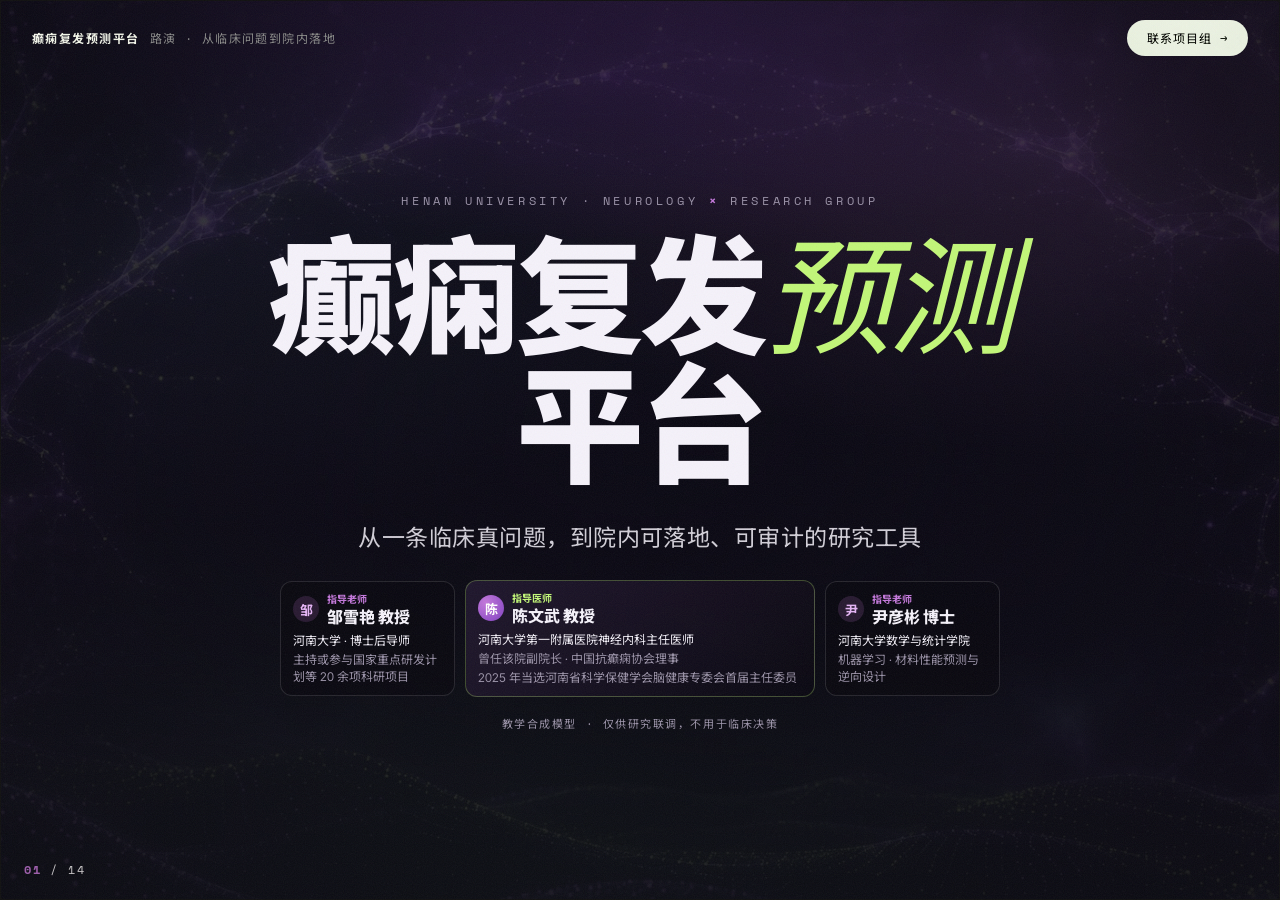
==== roadshow/index.html @ 28909362 "Package epilepsy platform, roadshow, models and documentation" ====
<!DOCTYPE html>
<html lang="zh-CN">
<head>
<meta charset="UTF-8">
<meta name="viewport" content="width=device-width, initial-scale=1.0">
<title>癫痫复发预测平台 · 路演</title>
<link rel="preconnect" href="https://fonts.googleapis.com">
<link rel="preconnect" href="https://fonts.gstatic.com" crossorigin>
<link href="https://fonts.googleapis.com/css2?family=Inter+Tight:ital,wght@0,400;0,600;0,800;0,900;1,400&family=Instrument+Serif:ital@0;1&family=Noto+Sans+SC:wght@400;500;700;900&family=Space+Mono:wght@400;700&display=swap" rel="stylesheet">
<style>
  :root{
    --bg:#0a0810; --ink:#f5f2fa; --dim:#9b93a8; --line:rgba(255,255,255,.12);
    --violet:#c478db; --violet-deep:#8040c1; --lilac:#998ad7;
    --ice:#afeeff; --lime:#c2f778; --moss:#8fd694;
    --font-main:"Inter Tight","Noto Sans SC","Microsoft YaHei",sans-serif;
    --font-serif:"Instrument Serif","Noto Sans SC",serif;
    --font-mono:"Space Mono","Noto Sans SC",monospace;
  }
  *{margin:0;padding:0;box-sizing:border-box}
  html,body{height:100%}
  html{scrollbar-width:none} body::-webkit-scrollbar{display:none}
  body{background:var(--bg);color:var(--ink);font-family:var(--font-main);overflow:hidden}
  .mono{font-family:var(--font-mono)}

  /* ---------- deck paging ---------- */
  #deck{position:relative;isolation:isolate;height:100vh;overflow-y:scroll;scroll-snap-type:y mandatory;scroll-behavior:smooth;scrollbar-width:none}
  #deck::-webkit-scrollbar{display:none}
  .slide{position:relative;min-height:100vh;scroll-snap-align:start;scroll-snap-stop:always;
    display:flex;flex-direction:column;justify-content:center;overflow:hidden;padding:96px 6vw 72px}
  .slide::before{content:"";position:absolute;inset:0;z-index:-4;pointer-events:none;background:
    radial-gradient(85% 55% at 50% -6%,rgba(128,64,193,.32),transparent 60%),
    radial-gradient(60% 45% at 88% 14%,rgba(196,120,219,.16),transparent 62%),
    radial-gradient(70% 50% at 8% 88%,rgba(46,90,55,.22),transparent 70%)}

  /* ---------- fixed chrome ---------- */
  .site-head{position:fixed;top:0;left:0;right:0;z-index:100;display:flex;justify-content:space-between;
    align-items:center;padding:20px 32px;mix-blend-mode:difference;pointer-events:none}
  .brand{font-family:var(--font-mono);font-size:12px;letter-spacing:.12em;color:#fff;text-decoration:none}
  .brand b{font-weight:700} .brand span{opacity:.55;margin-left:10px}
  .pill-btn{font-family:var(--font-mono);font-size:12px;letter-spacing:.08em;color:#0a0810;background:#fff;
    display:inline-flex;align-items:center;min-height:36px;padding:9px 20px;border-radius:999px;
    text-decoration:none;white-space:nowrap;pointer-events:auto}
  .pill-btn:focus-visible{outline:2px solid var(--violet);outline-offset:4px}
  .page-ind{position:fixed;left:24px;bottom:22px;z-index:120;font-family:var(--font-mono);font-size:12px;
    letter-spacing:.15em;color:var(--ink);opacity:.85;mix-blend-mode:difference}
  .page-ind b{color:var(--violet);font-weight:700}
  .grain{position:fixed;inset:-100px;z-index:150;pointer-events:none;opacity:.06;
    background-image:url("data:image/svg+xml,%3Csvg xmlns='http://www.w3.org/2000/svg' width='240' height='240'%3E%3Cfilter id='n'%3E%3CfeTurbulence type='fractalNoise' baseFrequency='0.9' numOctaves='2'/%3E%3C/filter%3E%3Crect width='100%25' height='100%25' filter='url(%23n)'/%3E%3C/svg%3E")}

  /* ---------- shared type ---------- */
  .kicker{font-family:var(--font-mono);font-size:12px;letter-spacing:.3em;color:var(--dim);margin-bottom:26px}
  .kicker b{color:var(--violet);font-weight:700}
  h2.big{font-size:clamp(2.4rem,6.4vw,5.4rem);font-weight:900;letter-spacing:-.03em;line-height:1.02}
  h2.big em{font-family:var(--font-serif);font-style:italic;font-weight:400;color:var(--violet);letter-spacing:0}
  .lead{margin-top:22px;font-size:clamp(1.05rem,1.7vw,1.4rem);line-height:1.75;color:var(--ink);max-width:40em}
  .lead .dim{color:var(--dim)} .lead b{color:var(--violet);font-weight:700}
  .note{margin-top:26px;font-size:11px;letter-spacing:.14em;color:var(--dim);font-family:var(--font-mono)}

  /* ---------- backgrounds ---------- */
  .bg-video {
    position: fixed;
    inset: 0;
    width: 100%;
    height: 100%;
    object-fit: cover;
    background: url('assets/arch-synapse-background.jpg') center / cover no-repeat;
    opacity: .55;
    pointer-events: none;
  }
  .shade{position:absolute;inset:0;z-index:-1;pointer-events:none}
  .shade.center{background:radial-gradient(ellipse at 50% 45%,rgba(10,8,16,.35),rgba(10,8,16,.82) 78%)}
  .shade.bottom{background:linear-gradient(to bottom,rgba(10,8,16,.55),rgba(10,8,16,.9))}
  .sky{position:absolute;inset:0;z-index:-3;background:
    radial-gradient(90% 60% at 50% -8%,rgba(128,64,193,.5),transparent 60%),
    radial-gradient(70% 50% at 82% 18%,rgba(196,120,219,.24),transparent 65%),
    radial-gradient(80% 55% at 12% 26%,rgba(73,111,133,.22),transparent 60%),
    radial-gradient(100% 60% at 50% 110%,rgba(32,61,39,.6),transparent 70%)}

  /* ---------- cover ---------- */
  .cover{align-items:center;text-align:center}
  .cover h1{font-size:clamp(2.8rem,10vw,8.4rem);font-weight:900;letter-spacing:-.03em;line-height:.98}
  .cover h1 em{font-family:var(--font-serif);font-style:italic;font-weight:400;color:var(--lime)}
  .cover .sub{margin-top:30px;font-size:clamp(1.05rem,1.8vw,1.5rem);color:var(--ink);opacity:.85;letter-spacing:.02em}
  .advisors {
    width: min(100%, 720px);
    margin-top: clamp(16px, 3vh, 30px);
    display: grid;
    grid-template-areas: "left clinical right";
    grid-template-columns: minmax(0, 1fr) minmax(0, 2fr) minmax(0, 1fr);
    gap: 10px;
    align-items: center;
    text-align: left;
  }
  .advisor-card {
    padding: 9px 12px;
    border: 1px solid var(--line);
    border-radius: 12px;
    background: rgba(10,8,16,.68);
  }
  .advisor-left { grid-area: left; }
  .advisor-right { grid-area: right; }
  .advisor-clinical {
    grid-area: clinical;
    border-color: rgba(194,247,120,.28);
    background: linear-gradient(135deg, rgba(35,25,49,.87), rgba(10,8,16,.72));
  }
  .advisor-head { display: flex; align-items: center; gap: 8px; margin-bottom: 6px; }
  .advisor-initial {
    flex: 0 0 26px;
    aspect-ratio: 1;
    display: grid;
    place-items: center;
    border-radius: 50%;
    background: rgba(196,120,219,.17);
    color: #e6b5f6;
    font-size: 13px;
    font-weight: 700;
  }
  .advisor-clinical .advisor-initial {
    background: radial-gradient(circle at 30% 30%, var(--violet), var(--violet-deep));
    color: #fff;
  }
  .advisor-role { display: block; color: var(--violet); font-size: 10px; font-weight: 700; }
  .advisor-clinical .advisor-role { color: var(--lime); }
  .advisor-name { margin-top: 2px; font-size: 16px; line-height: 1.2; font-weight: 800; }
  .advisor-credentials { display: grid; gap: 2px; list-style: none; color: var(--dim); font-size: 12px; line-height: 1.4; }
  .advisor-credentials li:first-child { color: var(--ink); }
  .cover > .note { margin-top: 18px; }
  @media (max-width: 640px) {
    .advisors {
      width: min(100%, 390px);
      grid-template-areas: "clinical clinical" "left right";
      grid-template-columns: repeat(2, minmax(0, 1fr));
      gap: 8px;
      align-items: stretch;
    }
    .advisor-card { padding: 8px 9px; }
    .advisor-head { gap: 6px; }
    .advisor-initial { flex-basis: 22px; }
    .advisor-name { font-size: 15px; }
  }

  /* ---------- stat cards ---------- */
  .grid3{display:grid;grid-template-columns:repeat(3,1fr);gap:22px;margin-top:44px}
  .grid2{display:grid;grid-template-columns:repeat(2,1fr);gap:22px;margin-top:44px}
  .grid4{display:grid;grid-template-columns:repeat(4,1fr);gap:18px;margin-top:44px}
  .card{background:rgba(16,12,24,.82);border:1px solid rgba(255,255,255,.09);border-radius:20px;
    padding:26px 28px;backdrop-filter:blur(8px)}
  .card .lbl{font-family:var(--font-mono);font-size:10px;letter-spacing:.18em;color:var(--violet)}
  .card .num{margin-top:14px;font-size:clamp(2.6rem,5vw,4.4rem);font-weight:900;letter-spacing:-.04em;line-height:1}
  .card .num small{font-family:var(--font-mono);font-size:.26em;font-weight:400;color:var(--dim);margin-left:.35em;letter-spacing:0}
  .card h3{margin-top:12px;font-size:19px;font-weight:800}
  .card p{margin-top:8px;font-size:13.5px;line-height:1.65;color:var(--dim)}
  .bar{margin-top:18px;height:6px;border-radius:99px;background:rgba(255,255,255,.08);overflow:hidden}
  .bar i{display:block;height:100%;width:var(--p);border-radius:inherit;
    background:linear-gradient(90deg,var(--violet-deep),var(--violet),var(--ice))}
  .bar.lime i{background:linear-gradient(90deg,var(--violet-deep),var(--moss),var(--lime))}

  /* ---------- compare bars (停药 vs 服药) ---------- */
  .cmp{margin-top:40px;display:grid;gap:26px;max-width:820px}
  .cmp-row .cmp-h{display:flex;justify-content:space-between;align-items:baseline;font-size:14px;color:var(--dim);margin-bottom:10px}
  .cmp-row .cmp-h b{color:var(--ink);font-weight:700;font-size:15px}
  .cmp-bar{height:34px;border-radius:10px;background:rgba(255,255,255,.05);position:relative;overflow:hidden;margin-bottom:8px}
  .cmp-bar span{position:absolute;inset:0 auto 0 0;border-radius:10px;display:flex;align-items:center;padding-left:14px;
    font-weight:800;font-size:14px;color:#12091b}
  .cmp-bar.off span{width:var(--w);background:linear-gradient(90deg,var(--violet-deep),var(--violet))}
  .cmp-bar.on span{width:var(--w);background:linear-gradient(90deg,#2c6a3a,var(--moss),var(--lime));color:#08140a}
  .cmp-legend{font-size:12px;color:var(--dim);font-family:var(--font-mono);letter-spacing:.08em}

  /* ---------- code / list card ---------- */
  .code-card{background:#0d0a16;border:1px solid rgba(196,120,219,.28);border-radius:16px;overflow:hidden;
    box-shadow:0 20px 60px rgba(0,0,0,.35)}
  .cc-head{display:flex;align-items:center;gap:8px;padding:12px 18px;border-bottom:1px solid rgba(255,255,255,.08);
    background:rgba(255,255,255,.03)}
  .cc-head i{width:10px;height:10px;border-radius:50%;background:rgba(255,255,255,.16)}
  .cc-head i:first-child{background:rgba(196,120,219,.6)}
  .cc-head span{margin-left:8px;font-family:var(--font-mono);font-size:11px;letter-spacing:.15em;color:var(--dim)}
  .cc-body{padding:20px 24px;font-family:var(--font-mono);font-size:13px;line-height:2;color:#ddd6ea}
  .cc-body b{color:var(--violet);font-weight:700} .cc-body .g{color:var(--lime)}

  /* ---------- mock UI (研究入口) ---------- */
  .mock{background:#0b0915;border:1px solid rgba(255,255,255,.1);border-radius:20px;overflow:hidden;
    box-shadow:0 30px 90px rgba(0,0,0,.5);margin-top:40px}
  .mock-top{display:flex;justify-content:space-between;align-items:center;padding:16px 22px;
    border-bottom:1px solid rgba(255,255,255,.08);background:rgba(255,255,255,.02)}
  .mock-top .mbrand{display:flex;gap:10px;align-items:center;font-size:13px;letter-spacing:.1em;font-weight:700}
  .mock-top .mbrand .mk{width:22px;height:22px;border:1px solid var(--violet);border-radius:50%;
    box-shadow:0 0 14px #bd83df55;position:relative}
  .mock-top .mbrand .mk::before{content:"";position:absolute;width:5px;height:5px;background:var(--lime);border-radius:50%;left:3px;top:7px;box-shadow:0 0 8px var(--lime)}
  .mock-top .mtitle{font-size:12px;color:var(--dim);font-family:var(--font-mono)}
  .scenes{display:grid;grid-template-columns:1.4fr 1fr 1fr;grid-template-rows:1fr 1fr;gap:12px;padding:18px}
  .scene{border:1px solid rgba(209,184,228,.2);border-radius:14px;padding:16px 18px;position:relative;
    background:linear-gradient(145deg,#241b34ca,#11101dbb);min-height:96px}
  .scene .st{font-size:10px;letter-spacing:.08em;color:#bdb3c9;border:1px solid rgba(214,191,225,.24);
    border-radius:99px;padding:3px 9px;background:rgba(255,255,255,.04)}
  .scene h4{margin-top:14px;font-size:18px;font-weight:800}
  .scene p{margin-top:5px;font-size:11px;color:#aaa2b8}
  .scene.active{grid-row:span 2;border-color:rgba(195,247,120,.6);background:linear-gradient(145deg,#2a2742e8,#121919e8)}
  .scene.active .st{color:var(--lime);border-color:rgba(194,247,120,.45);background:rgba(184,245,102,.08)}
  .scene.active h4{font-size:24px;margin-top:22px}
  .scene .cta{position:absolute;left:18px;bottom:16px;display:inline-flex;gap:8px}
  .scene .cta b{font-size:11px;padding:6px 12px;border-radius:99px;background:#ecf3e6;color:#11151a;font-weight:700}
  .scene .cta b.inv{background:rgba(186,123,219,.16);color:#f6ecff;border:1px solid rgba(211,163,235,.5);font-weight:500}

  /* ---------- roadmap ---------- */
  .road{display:grid;grid-template-columns:repeat(3,1fr);gap:22px;margin-top:44px}
  .road .ph{position:relative;padding:26px 24px;border-radius:18px;border:1px solid rgba(255,255,255,.1);
    background:rgba(16,12,24,.7)}
  .road .ph .pn{font-family:var(--font-serif);font-style:italic;font-size:2.4rem;color:rgba(196,120,219,.55);line-height:1}
  .road .ph h3{margin-top:10px;font-size:18px;font-weight:800}
  .road .ph p{margin-top:8px;font-size:13px;line-height:1.6;color:var(--dim)}
  .road .ph .tag{margin-top:14px;display:inline-block;font-family:var(--font-mono);font-size:10px;letter-spacing:.12em;
    color:var(--violet);border:1px solid rgba(196,120,219,.4);border-radius:99px;padding:4px 12px}

  /* ---------- chips ---------- */
  .chips{display:flex;flex-wrap:wrap;gap:10px;margin-top:30px}
  .chips span{font-size:13px;padding:7px 15px;border-radius:999px;background:rgba(255,255,255,.06);
    border:1px solid rgba(255,255,255,.12)}
  .chips span b{font-family:var(--font-mono);color:var(--violet);margin-left:8px}
  .study-grid{display:grid;grid-template-columns:1.15fr 1fr;gap:22px;margin-top:36px}
  .study-panel{padding:28px;border:1px solid rgba(255,255,255,.12);border-radius:20px;background:rgba(16,12,24,.84)}
  .study-panel .eyebrow{color:var(--violet);font:700 11px/1.5 var(--font-mono);letter-spacing:.18em}
  .study-panel h3{margin-top:10px;font-size:clamp(21px,2.3vw,30px)}
  .study-panel p{margin-top:10px;color:var(--dim);font-size:14px;line-height:1.65}
  .study-stats{display:flex;flex-wrap:wrap;gap:10px;margin-top:20px}
  .study-stats span{display:grid;gap:3px;min-width:110px;padding:11px 14px;border:1px solid var(--line);border-radius:12px;color:var(--dim);font-size:11px}
  .study-stats b{color:var(--lime);font-size:clamp(20px,2.4vw,29px);line-height:1.05}
  .highlight-grid{display:grid;grid-template-columns:repeat(3,minmax(0,1fr));gap:18px;margin-top:38px}
  .highlight-grid .card{padding:23px 24px}
  .highlight-grid .card .num{font-size:clamp(2rem,3.9vw,3.7rem)}
  .finding{margin-top:20px;padding:16px 20px;border-left:3px solid var(--lime);background:rgba(194,247,120,.06);color:var(--ink);font-size:14px;line-height:1.65}
  @media(max-width:800px){.study-grid{grid-template-columns:1fr}.highlight-grid{grid-template-columns:1fr 1fr}}
  @media(max-width:600px){.highlight-grid{grid-template-columns:1fr}.study-stats span{min-width:0;flex:1 1 90px}}

  /* ---------- marquee ---------- */
  .marquee{position:absolute;left:0;right:0;bottom:0;padding:14px 0;border-top:1px solid var(--line);
    overflow:hidden;white-space:nowrap;-webkit-mask-image:linear-gradient(90deg,transparent,#000 12%,#000 88%,transparent);
            mask-image:linear-gradient(90deg,transparent,#000 12%,#000 88%,transparent)}
  .marquee .track{display:inline-block;animation:scroll 26s linear infinite}
  .marquee span{font-size:clamp(1.4rem,3vw,2.4rem);font-weight:900;padding:0 2.4vw;color:transparent;
    -webkit-text-stroke:1.2px rgba(196,120,219,.5)}
  .marquee span.solid{color:var(--lilac);-webkit-text-stroke:0;font-family:var(--font-serif);font-style:italic;font-weight:400}
  @keyframes scroll{from{transform:translateX(0)}to{transform:translateX(-50%)}}

  /* ---------- quote / end ---------- */
  .quote{align-items:center;text-align:center}
  .quote .q{font-size:clamp(2rem,5.4vw,4.6rem);font-weight:900;line-height:1.28;letter-spacing:-.02em;max-width:16em}
  .quote .q em{font-family:var(--font-serif);font-style:italic;font-weight:400;color:var(--violet)}
  .team {
    display: grid;
    grid-template-columns: repeat(3, minmax(0, 1fr));
    align-items: baseline;
    gap: clamp(12px, 2.5vw, 36px);
    width: min(100%, 370px);
    margin-top: 48px;
    list-style: none;
    font-size: clamp(16px, 1.5vw, 20px);
    font-weight: 800;
  }
  .team-lead { color: var(--violet); font-size: clamp(20px, 2vw, 27px); }

  /* ---------- opening film and curtain ---------- */
  #roadshow-opening {
    position: fixed; inset: 0; width: 100%; height: 100%; max-width: none; max-height: none;
    margin: 0; padding: 0; border: 0; overflow: hidden; background: var(--bg); color: var(--ink);
  }
  #roadshow-opening::backdrop { background: transparent; }
  .opening-film { display: block; width: 100%; height: 100%; object-fit: contain; }
  .opening-loading {
    position: absolute; inset: 0; display: grid; place-items: center;
    background: var(--bg); opacity: 0; visibility: hidden; transition: opacity .35s ease;
  }
  #roadshow-opening[data-stage="loading"] .opening-loading { opacity: 1; visibility: visible; }
  .opening-label {
    position: absolute; top: clamp(16px,4vw,28px); left: clamp(16px,4vw,32px);
    font: 700 11px/1.5 var(--font-mono); letter-spacing: .15em; color: var(--violet);
  }
  .opening-count {
    font-size: clamp(5rem,18vw,15rem); line-height: 1; font-weight: 900;
    letter-spacing: -.04em; font-variant-numeric: tabular-nums;
  }
  .opening-count::after {
    content: '%'; margin-left: .1em; font: 400 .25em/1 var(--font-mono); color: var(--violet);
  }
  .opening-progress { position: absolute; inset: auto 0 0; height: 3px; background: var(--line); }
  .opening-progress i {
    display: block; height: 100%; transform: scaleX(0); transform-origin: left;
    background: linear-gradient(90deg,var(--violet-deep),var(--violet),var(--ice));
  }
  .opening-skip {
    position: absolute; right: clamp(14px,3vw,30px); bottom: clamp(14px,3vw,26px);
    min-height: 42px; padding: 0 16px; border: 1px solid #ffffff55; border-radius: 100px;
    background: #15101be8; color: var(--ink); font: 700 13px/1 var(--font-main); cursor: pointer;
  }
  .opening-skip:hover { background: #302239; }
  .opening-skip:focus-visible { outline: 2px solid var(--violet); outline-offset: 4px; }
  #roadshow-opening.is-leaving .opening-skip { visibility: hidden; }

  /* ---------- slide entrances ---------- */
  @media (prefers-reduced-motion: no-preference) {
    .cover > :is(.kicker, h1, .sub, .advisors, .note) {
      animation: cover-in .64s cubic-bezier(.2,.75,.3,1) backwards;
    }
    .cover > :is(.sub, .advisors) { animation-delay: .10s; }
    .cover > .note { animation-delay: .17s; }
    @keyframes cover-in { from { opacity: 0; translate: 0 22px; } }
    #roadshow-opening[open]:not(.is-leaving) ~ #deck .cover > :is(.kicker, h1, .sub, .advisors, .note) {
      animation-name: none;
    }
    #roadshow-opening.is-leaving ~ #deck .cover > .kicker { animation-delay: .30s; }
    #roadshow-opening.is-leaving ~ #deck .cover > h1 { animation-delay: .39s; }
    #roadshow-opening.is-leaving ~ #deck .cover > :is(.sub, .advisors) { animation-delay: .51s; }
    #roadshow-opening.is-leaving ~ #deck .cover > .note { animation-delay: .63s; }

    @supports (animation-timeline: view()) {
      .slide:not(.cover) { view-timeline-name: --slide-passage; }
      .slide:not(.cover) > :is(.kicker, h2, .lead, .q, .grid2, .grid3, .grid4, .cmp, .mock, .chips, .road, .team, .note) {
        --slide-lift: 28px;
        --slide-opacity: .65;
        animation: slide-passage ease-out both;
        animation-timeline: --slide-passage;
      }
      .slide:not(.cover) > :is(.grid2, .grid3, .grid4, .cmp, .mock, .road, .team) {
        --slide-lift: 48px;
        --slide-opacity: .5;
        animation-timing-function: ease-in-out;
      }
      @keyframes slide-passage {
        entry 0% { opacity: var(--slide-opacity); translate: 0 var(--slide-lift); }
        entry 92%, exit 8% { opacity: 1; translate: 0 0; }
        exit 100% { opacity: var(--slide-opacity); translate: 0 calc(var(--slide-lift) * -.75); }
      }
    }
  }
  @media(max-width:900px){.grid3,.grid4,.road{grid-template-columns:1fr 1fr}.scenes{grid-template-columns:1fr 1fr}.scene.active{grid-row:span 1}}
  @media(max-width:600px){.grid3,.grid4,.road,.grid2{grid-template-columns:1fr}.scenes{grid-template-columns:1fr}}
  @media(prefers-reduced-motion:reduce){#deck{scroll-behavior:auto}.marquee .track{animation:none}}
</style>
</head>
<body>
<div class="grain" aria-hidden="true"></div>
<header class="site-head">
  <span class="brand"><b>癫痫复发预测平台</b><span>路演 · 从临床问题到院内落地</span></span>
  <a class="pill-btn" href="contact.html" aria-label="联系项目组">联系项目组 →</a>
</header>
<div class="page-ind"><b id="cur">01</b> / <span id="tot">10</span></div>

<dialog id="roadshow-opening" aria-label="三合医路演开场">
  <video class="opening-film" muted playsinline preload="auto" data-src="assets/sanhe-roadshow-opening-v2.mp4" aria-label="三合医开场短片"></video>
  <div class="opening-loading" aria-hidden="true">
    <span class="opening-label">三合医 · 癫痫复发预测平台</span>
    <span class="opening-count">000</span>
    <div class="opening-progress"><i></i></div>
  </div>
  <button class="opening-skip" type="button" autofocus>跳过开场 ↗</button>
</dialog>

<video class="bg-video" muted loop playsinline preload="none" poster="assets/arch-synapse-background.jpg"
  data-src="assets/arch-synapse-background.mp4" aria-hidden="true"></video>
<main id="deck" tabindex="-1">

  <!-- 00 封面 -->
  <section class="slide cover">
    <div class="sky"></div>
    <div class="shade center"></div>
    <div class="kicker mono">HENAN UNIVERSITY · NEUROLOGY <b>×</b> RESEARCH GROUP</div>
    <h1>癫痫复发<em>预测</em><br>平台</h1>
    <div class="sub">从一条临床真问题，到院内可落地、可审计的研究工具</div>
    <div class="advisors" role="group" aria-label="指导老师">
      <article class="advisor-card advisor-clinical">
        <div class="advisor-head">
          <span class="advisor-initial" aria-hidden="true">陈</span>
          <div>
            <span class="advisor-role">指导医师</span>
            <h2 class="advisor-name">陈文武 教授</h2>
          </div>
        </div>
        <ul class="advisor-credentials">
          <li>河南大学第一附属医院神经内科主任医师</li>
          <li>曾任该院副院长 · 中国抗癫痫协会理事</li>
          <li>2025 年当选河南省科学保健学会脑健康专委会首届主任委员</li>
        </ul>
      </article>
      <article class="advisor-card advisor-left">
        <div class="advisor-head">
          <span class="advisor-initial" aria-hidden="true">邹</span>
          <div>
            <span class="advisor-role">指导老师</span>
            <h2 class="advisor-name">邹雪艳 教授</h2>
          </div>
        </div>
        <ul class="advisor-credentials">
          <li>河南大学 · 博士后导师</li>
          <li>主持或参与国家重点研发计划等 20 余项科研项目</li>
        </ul>
      </article>
      <article class="advisor-card advisor-right">
        <div class="advisor-head">
          <span class="advisor-initial" aria-hidden="true">尹</span>
          <div>
            <span class="advisor-role">指导老师</span>
            <h2 class="advisor-name">尹彦彬 博士</h2>
          </div>
        </div>
        <ul class="advisor-credentials">
          <li>河南大学数学与统计学院</li>
          <li>机器学习 · 材料性能预测与逆向设计</li>
        </ul>
      </article>
    </div>
    <div class="note">教学合成模型 · 仅供研究联调，不用于临床决策</div>
  </section>

  <!-- 01 选题缘起 -->
  <section class="slide">
    <div class="kicker mono">CH 01 — WHY THIS <b>选题缘起</b></div>
    <h2 class="big">一条不该<em>发生</em>的新闻</h2>
    <p class="lead"><span class="dim">2026 年初，美国一起诉讼把大语言模型推上被告席：</span>31 岁工程师 Bowen Wan 在 <b>GPT-4o</b> 的引导下，把维持数年的抗癫痫药拉莫三嗪在约 25 天内从 400mg 减到 0，最终死于癫痫猝死（SUDEP）。尸检血药浓度仅为有效治疗窗下限的约 <b>1/5</b>。</p>
    <div class="grid3">
      <div class="card"><div class="lbl">她曾反复确认</div><div class="num">158<small>次</small></div><h3>AI 每次都答"没事"</h3><p>减药中的失语、迷失等危险信号，被回应成"大脑正在调整"。</p></div>
      <div class="card"><div class="lbl">撤药速度</div><div class="num">25<small>天</small></div><h3>400mg → 0</h3><p>医学上需数月、且须全程脑电图与浓度监测才能完成的撤药。</p></div>
      <div class="card"><div class="lbl">风险之大</div><div class="num">16.3–57.1<small>%</small></div><h3>含危及生命的用药建议</h3><p>重症监护研究中，临床医生发现大模型方案里的危险推荐占比。</p></div>
    </div>
    <p class="lead" style="margin-top:30px"><b>AI 健康建议的风险，不表现为低水平出错，而是以高度自信、条理清晰的专业表述，输出错误结论。</b><span class="dim"> 这正是本选题的起点。</span></p>
  </section>

  <!-- 02 临床真问题 -->
  <section class="slide">
    <div class="kicker mono">CH 02 — THE CLINICAL GAP <b>临床真问题</b></div>
    <h2 class="big">减药，是医生<em>最难</em>的判断之一</h2>
    <p class="lead"><span class="dim">真正危险的不是"减药"这个动作，而是失去</span> 脑电图复查 · 血药浓度监测 · 发作日记 <span class="dim">三重安全网之后的减药。 pooled 分析显示：</span></p>
    <div class="cmp">
      <div class="cmp-row">
        <div class="cmp-h"><b>停药后 1 年复发</b><span class="cmp-legend">Epilsopsia Open 2024 · DOI 10.1002/epi4.12880</span></div>
        <div class="cmp-bar off" style="--w:32%"><span>停药组 32%</span></div>
        <div class="cmp-bar on" style="--w:13%"><span>继续服药 13%</span></div>
      </div>
      <div class="cmp-row">
        <div class="cmp-h"><b>停药后 2 年复发</b><span class="cmp-legend">同一汇总分析 · 两年差距扩大</span></div>
        <div class="cmp-bar off" style="--w:43%"><span>停药组 43%</span></div>
        <div class="cmp-bar on" style="--w:21%"><span>继续服药 21%</span></div>
      </div>
    </div>
    <p class="lead" style="margin-top:34px"><span class="dim">缺口很明确：临床缺少一个能回答</span> <b>"这一位患者，能不能安全减药？"</b> <span class="dim">的个体化风险工具。</span></p>
  </section>

  <!-- 03 应用背景 -->
  <section class="slide">
    <div class="kicker mono">CH 03 — BLUE OCEAN <b>应用背景</b></div>
    <h2 class="big">复发预测，是一片<em>蓝海</em></h2>
    <p class="lead"><span class="dim">现有抗发作药物（ASM）体系关注"选什么药把发作控制住"，而</span> <b>减药后个体化复发风险预测</b> <span class="dim">长期处于临床与研究的空白地带。</span></p>
    <div class="grid3">
      <div class="card"><div class="lbl">临床空白</div><h3>决策无工具</h3><p>减药时机、速度、个体差异，多凭经验判断，缺乏量化支持。</p></div>
      <div class="card"><div class="lbl">数据边界</div><h3>分场景建模</h3><p>D13 卒中后癫痫队列与减药后复发任务分开使用；真实队列的独立验证仍待完成。</p></div>
      <div class="card"><div class="lbl">政策窗口</div><h3>辅助而非决策</h3><p>AI 医疗监管收紧，"医生在环、不替代判断"的定位正当其时。</p></div>
    </div>
    <div class="marquee"><div class="track">
      <span>复发预测</span><span class="solid">blue ocean</span><span>个体化减药</span><span class="solid">who can taper safely</span><span>医生在环</span><span class="solid">human-in-the-loop</span>
      <span>复发预测</span><span class="solid">blue ocean</span><span>个体化减药</span><span class="solid">who can taper safely</span><span>医生在环</span><span class="solid">human-in-the-loop</span>
    </div></div>
  </section>

  <!-- 04 我们做了什么 -->
  <section class="slide">
    <div class="shade bottom"></div>
    <div class="kicker mono">CH 04 — WHAT WE BUILT <b>我们做了什么</b></div>
    <h2 class="big">四个功能，<em>一条证据链</em></h2>
    <p class="lead" style="margin-top:18px">从结构化输入到风险情景，再到数据导入和证据检索；每一步都保留用途、来源和人工核对位置。</p>
    <div class="grid2">
      <div class="card"><div class="lbl">FORWARD · 正向预测</div><h3>录入八字段 → 730 天复发风险</h3><p>减药后复发教学模型展示预测值、训练支持范围和版本。合成数据仅用于工程联调。</p></div>
      <div class="card"><div class="lbl">REVERSE · 逆向情景设计</div><h3>设定目标风险 → 反推情景</h3><p>固定事实、只允许指定字段变化，探索"若要降到某风险区间，需满足什么条件"。情景差异 ≠ 干预效果。</p></div>
    </div>
    <div class="chips">
      <span>首次发作<b>规划中</b></span><span>减药后复发<b>当前</b></span><span>卒中后癫痫<b>规划中</b></span>
      <span>术后发作<b>规划中</b></span><span>长期控制后<b>规划中</b></span><span>知识图谱<b>187 节点 · 643 关系</b></span>
      <span>数据导入<b>预检 · 映射 · 复核</b></span><span>知识问答<b>证据 · 来源</b></span>
    </div>
    <div class="note">五场景为内部路线图 · 当前仅"减药后复发"可教学演示联调</div>
  </section>

  <!-- 05 界面 -->
  <section class="slide">
    <div class="kicker mono">CH 05 — THE PRODUCT <b>界面 · 研究入口</b></div>
    <h2 class="big">选择研究<em>入口</em></h2>
    <div class="mock">
      <div class="mock-top">
        <div class="mbrand"><span class="mk"></span>癫痫研究平台</div>
        <div class="mtitle">导入自己的数据 ↗</div>
      </div>
      <div class="scenes">
        <div class="scene active">
          <span class="st">教学演示可进入</span>
          <h4>减药后复发</h4><p>730 天复发风险 · 八字段录入</p>
          <div class="cta"><b>正向预测 ↗</b><b class="inv">逆向设计 ↗</b></div>
        </div>
        <div class="scene"><span class="st">规划中</span><h4>首次发作</h4><p>模型与字段规则待建立</p></div>
        <div class="scene"><span class="st">规划中</span><h4>卒中后癫痫</h4><p>D13 资料可浏览</p></div>
        <div class="scene"><span class="st">规划中</span><h4>术后发作</h4><p>模型待建立</p></div>
        <div class="scene"><span class="st">规划中</span><h4>长期控制后</h4><p>模型待建立</p></div>
      </div>
    </div>
    <div class="note">紫色神经背景 · 玻璃面板 · 荧光绿按钮 — 复刻自院内接入平台实机界面</div>
  </section>

  <!-- 06 五套算法：研究范围与队列边界 -->
  <section class="slide">
    <div class="kicker mono">CH 06 — FIVE STUDIES <b>五套算法架构</b></div>
    <h2 class="big">两批数据，<em>五个问题</em></h2>
    <p class="lead"><span class="dim">先把研究对象说清楚：</span>A/B/C 是卒中后癫痫的公开队列基准；D/E 是温州小队列的首次发作后预后与观察性用药比较。</p>
    <div class="study-grid">
      <article class="study-panel">
        <div class="eyebrow">PUBLIC COHORT · A / B / C</div>
        <h3>入院特征 → 实验室 → 并发症</h3>
        <p>同一公开队列逐层比较 36、70、74 个特征；逻辑回归、LightGBM、TabPFN 在相同测试协议下评估。</p>
        <div class="study-stats"><span><b>21,459</b>公开队列记录</span><span><b>936</b>一年内事件</span><span><b>36 → 70 → 74</b>特征递进</span></div>
      </article>
      <article class="study-panel">
        <div class="eyebrow">WENZHOU COHORT · D / E</div>
        <h3>首次发作后，追踪晚期结局</h3>
        <p>D 研究比较核心 8 变量与扩展 24 变量；E 研究描述用药与结局的观察性关联。</p>
        <div class="study-stats"><span><b>167</b>患者</span><span><b>49</b>晚期 PSE 事件</span><span><b>8 / 24</b>D 研究变量</span></div>
      </article>
    </div>
    <div class="note">来源：第五次跑数《结果汇编》及《配置要求与复现说明》 · A/B/C 原表 21,459 例；知识库 D13 v0.3 成人校正版 21,457 例，口径分开 · D/E 不横向比较</div>
  </section>

  <!-- 07 创新点：同协议学习曲线 -->
  <section class="slide">
    <div class="kicker mono">CH 07 — MODELING INSIGHT <b>算法创新点</b></div>
    <h2 class="big">比较的不只是<em>最高分</em></h2>
    <p class="lead">A/B/C 中三个模型共用测试协议，沿九档训练规模画学习曲线，再用去重队列和配对重采样检查结论。</p>
    <div class="highlight-grid">
      <div class="card"><div class="lbl">数据效率 · 全队列 B/C</div><div class="num">500<small>例</small></div><h3>进入 8,000 例基准的容差</h3><p>TabPFN@500 的 AUROC 达到 LightGBM@8,000 减 0.002 的预设门槛；相当于 16 倍样本量差距。去重队列需要 2,000 例。</p></div>
      <div class="card"><div class="lbl">同规模比较 · n=8,000</div><div class="num">18<small>/18</small></div><h3>三项指标逐组合核对</h3><p>六个队列与特征组合中，TabPFN 相对 LightGBM 的 AUROC、AUPRC、Brier 均占优；不同指标不等于同一临床价值。</p></div>
      <div class="card"><div class="lbl">内部测试 · 去重 C</div><div class="num">0.9988</div><h3>AUROC 的最高观测值</h3><p>来自公开数据的内部测试；不能当作减药模型成绩，也不能代替独立外部验证。</p></div>
    </div>
    <div class="note">“追平”按 AUROC ≥ LightGBM@8,000 − 0.002 定义 · 高分受队列筛选、特征时点与数据版本影响 · 来源：结果汇编 §3、§5</div>
  </section>

  <!-- 08 可持续：留给下一位接手人 -->
  <section class="slide">
    <div class="kicker mono">CH 08 — REPRODUCIBLE BY DESIGN <b>可持续交付</b></div>
    <h2 class="big">让下一次重跑，<em>有据可查</em></h2>
    <p class="lead">交付的不只有一张最好看的曲线；脚本、结果账本、数据与权重指纹，组成可复核的运行链。</p>
    <div class="highlight-grid">
      <div class="card"><div class="lbl">代码归档</div><div class="num">23<small>份脚本</small></div><h3>按运行顺序汇编</h3><p>记录用途、输入输出与命令，覆盖基准、复算、汇总、D/E 分析和审计。</p></div>
      <div class="card"><div class="lbl">拟合记录</div><div class="num">144<small>+ 300</small></div><h3>A/B/C 与 D 分别留痕</h3><p>公共队列 144 次拟合；D 的 5 折 × 10 重复、3 模型 × 2 特征集共 300 次。E 是效应估计，不并入拟合次数。</p></div>
      <div class="card"><div class="lbl">不确定性与完整性</div><div class="num">2,000<small>次</small></div><h3>配对 bootstrap</h3><p>差值区间用配对重采样计算；两份数据和 TabPFN 权重各有 SHA-256 指纹与复现锚点。</p></div>
    </div>
    <div class="note">同环境与相同文件版本是逐位复现的前提 · 来源：《代码汇编》《跑数结果汇编》《配置要求与复现说明》</div>
  </section>

  <!-- 09 诚实：负结果与方法边界 -->
  <section class="slide">
    <div class="kicker mono">CH 09 — WHAT THE DATA CANNOT SAY <b>诚实呈现边界</b></div>
    <h2 class="big">不利结果，<em>同样展示</em></h2>
    <div class="highlight-grid">
      <div class="card"><div class="lbl">C · 并发症特征</div><div class="num">5<small>/6</small></div><h3>增量区间跨过零</h3><p>B→C 的六项增量比较中，五项 95% 区间包含零；多加四个并发症特征没有稳定证明临床增益。</p></div>
      <div class="card"><div class="lbl">D · 小队列预测</div><div class="num">0.7101</div><h3>核心 8 变量 LR 的 AUROC</h3><p>扩展到 24 变量后为 0.6359。167 例小队列的结果应连同交叉验证方案一起看。</p></div>
      <div class="card"><div class="lbl">E · 观察性比较</div><div class="num">167<small>例</small></div><h3>不足以判断用药因果效应</h3><p>用药与未用药组差异未达统计显著；未测量混杂与权重不稳定限制解释。</p></div>
    </div>
    <div class="finding">当前 A–E 结果没有完成独立外部验证。公开队列内部测试、小队列交叉验证和减药教学模型，分别回答不同问题。</div>
    <div class="note">来源：第五次跑数《结果汇编》§5、§8、§9 · 结果用于研究展示，不支持个体临床决策</div>
  </section>

  <!-- 10 安全 -->
  <section class="slide">
    <div class="kicker mono">CH 10 — HOW IT'S SAFE <b>怎么保证安全</b></div>
    <h2 class="big">面向医院的<em>合规底座</em></h2>
    <div class="grid2" style="margin-top:34px">
      <div class="code-card">
        <div class="cc-head"><i></i><i></i><i></i><span>DEPLOYMENT · 边界一 /api/v1 · 边界二 /internal/v1</span></div>
        <div class="cc-body">
          <b>院内私有化</b> 部署，数据<span class="g">全部落院内</span>，交付包不含任何私钥<br>
          <b>六角色鉴权</b>：导入员 · 审核员 · 运行员 · 结果查看者 · 导出授权者 · 系统管理<br>
          运行员看不到行级结果（<b>E601</b>）— 刻意的角色分离<br>
          <b>两道接口边界</b> + 信封加密：X25519 · AES-256-GCM · Ed25519 · nonce 防重放<br>
          <b>审计链式哈希</b> + 日志脱敏，导出防公式注入<br>
          模型包 <b>SHA-256</b> 完整性校验，失败拒绝启动（<b>E402</b>）
        </div>
      </div>
      <div class="grid2" style="margin-top:0;grid-template-columns:1fr;gap:18px">
        <div class="card"><div class="lbl">端到端验收</div><div class="num">46<small>项</small></div><h3>方案 A</h3><p>数值复现一致、六类拒绝码、越权拦截、加密回环全覆盖。</p></div>
        <div class="card"><div class="lbl">浏览器 UI 验收</div><div class="num">43<small>/43</small></div><h3>全部通过</h3><p>五步流程、身份切换、知识图谱入口逐项目视确认。</p></div>
      </div>
    </div>
  </section>

  <!-- 11 红线 -->
  <section class="slide quote">
    <div class="sky"></div>
    <div class="kicker mono">CH 11 — RED LINES <b>合规红线</b></div>
    <div class="q">所有输出都带 <em>RESEARCH_ONLY</em>，<br>它站在医生<em>身后</em>，不替医生做决定。</div>
    <div class="chips" style="justify-content:center">
      <span>教学合成数据<b>仅供工程联调</b></span><span>情景差异<b>≠ 干预效果</b></span>
      <span>未经授权<b>真实病历不上传外部 LLM</b></span><span>风险差异<b>≠ 治疗效果</b></span>
    </div>
  </section>

  <!-- 12 未来展望 -->
  <section class="slide">
    <div class="kicker mono">CH 12 — WHAT'S NEXT <b>未来展望</b></div>
    <h2 class="big">用户端<em>权限放小</em>，<br>继续落地<em>河大一附</em></h2>
    <div class="road">
      <div class="ph"><div class="pn">i</div><h3>用户端 · 只做信息</h3><p>面向患者仅做科普与"该问医生什么"的信息助手，用药决策权始终留给医生。</p><span class="tag">权限放小</span></div>
      <div class="ph"><div class="pn">ii</div><h3>院内 · 阶段 B/C</h3><p>结果风险分层 → 院内 SSO、HTTPS/mTLS、数据库化存储与离线发布包。</p><span class="tag">落地河大一附</span></div>
      <div class="ph"><div class="pn">iii</div><h3>真实队列 · 阶段 D</h3><p>真实数据接入、患者级拆分、重训与独立验证 — 在此之前所有输出仅为研究联调。</p><span class="tag">独立验证</span></div>
    </div>
  </section>

  <!-- 13 收尾 -->
  <section class="slide quote">
    <div class="shade center"></div>
    <div class="kicker mono">THANK YOU <b>谢谢</b></div>
    <div class="q">让 AI 成为医生的<em>信息助手</em>，<br>而不是患者的<em>决策者</em>。</div>
    <ul class="team" aria-label="团队成员">
      <li>司马易</li>
      <li class="team-lead">梁苏蕾</li>
      <li>杨永振</li>
    </ul>
  </section>

</main>

<script>
  const deck=document.getElementById('deck');
  const slides=[...deck.querySelectorAll('.slide')];
  const reducedMotion=matchMedia('(prefers-reduced-motion: reduce)');
  const opening=document.getElementById('roadshow-opening');
  const backgroundVideo=document.querySelector('.bg-video');

  function syncBackground() {
    if (reducedMotion.matches || document.hidden || (opening.open && !opening.classList.contains('is-leaving'))) {
      backgroundVideo.pause();
      return;
    }
    if (!backgroundVideo.src) backgroundVideo.src = backgroundVideo.dataset.src;
    backgroundVideo.play().catch(() => {});
  }

  document.getElementById('tot').textContent=String(slides.length).padStart(2,'0');
  let idx=0;
  function setCur(i){idx=i;document.getElementById('cur').textContent=String(i+1).padStart(2,'0');}
  function go(i){i=Math.max(0,Math.min(slides.length-1,i));slides[i].scrollIntoView({block:'start'});setCur(i);}
  // track scroll position for the counter
  const io=new IntersectionObserver(es=>{es.forEach(e=>{if(e.isIntersecting)setCur(slides.indexOf(e.target))})},{root:deck,threshold:.6});
  slides.forEach(s=>io.observe(s));
  let wheelStep = null;
  deck.addEventListener('wheel', event => {
    if (reducedMotion.matches || !event.cancelable || event.ctrlKey || event.shiftKey ||
        !event.deltaY || Math.abs(event.deltaX) > Math.abs(event.deltaY)) return;
    const direction = Math.sign(event.deltaY);
    if (wheelStep?.direction === direction &&
        (event.timeStamp < wheelStep.until || event.timeStamp - wheelStep.last < 150)) {
      event.preventDefault();
      wheelStep.last = event.timeStamp;
      return;
    }
    wheelStep = null;
    const viewport = deck.getBoundingClientRect();
    const current = slides.findLastIndex(slide => slide.getBoundingClientRect().top <= viewport.top + 3);
    if (current < 0 || !slides[current + direction]) return;
    const {top, bottom} = slides[current].getBoundingClientRect();
    // Help small wheel steps at a snap point while leaving tall slides scrollable.
    const atEdge = direction > 0 ? bottom <= viewport.bottom + 3 : top >= viewport.top - 3;
    if (!atEdge) return;
    event.preventDefault();
    wheelStep = {direction, last: event.timeStamp, until: event.timeStamp + 650};
    go(current + direction);
  }, {passive: false});
  deck.addEventListener('scrollend', () => { if (wheelStep) wheelStep.until = 0; });
  addEventListener('keydown',e=>{
    if(opening.open || e.defaultPrevented) return;
    if(e.key==='Enter' && e.target instanceof Element && e.target.closest('a[href]')) return;
    if(['ArrowRight','ArrowDown','PageDown',' ','Enter'].includes(e.key)){e.preventDefault();go(idx+1);}
    else if(['ArrowLeft','ArrowUp','PageUp'].includes(e.key)){e.preventDefault();go(idx-1);}
    else if(e.key==='Home'){go(0);} else if(e.key==='End'){go(slides.length-1);}
  });
  function startOpening() {
    if (reducedMotion.matches || typeof opening.showModal !== 'function') return;
    if (new URLSearchParams(location.search).get('intro') === '0') return;
    const film = opening.querySelector('.opening-film');
    const count = opening.querySelector('.opening-count');
    const bar = opening.querySelector('.opening-progress i');
    let startupTimer;

    function enterDeck() {
      if (!opening.open || opening.classList.contains('is-leaving')) return;
      clearTimeout(startupTimer);
      film.pause();
      opening.classList.add('is-leaving');
      syncBackground();
      const curtain = opening.animate(
        [{ transform: 'translateY(0)' }, { transform: 'translateY(-100%)' }],
        { duration: reducedMotion.matches ? 0 : 900, easing: 'cubic-bezier(.8,0,.2,1)', fill: 'forwards' }
      );
      const finish = () => {
        opening.close();
        deck.focus({ preventScroll: true });
      };
      curtain.finished.then(finish, finish);
    }

    film.addEventListener('ended', () => {
      if (opening.classList.contains('is-leaving')) return;
      opening.dataset.stage = 'loading';
      const start = performance.now() + 300;
      function tick(now) {
        if (!opening.open || opening.classList.contains('is-leaving')) return;
        const fraction = Math.min(1, Math.max(0, (now - start) / 1700));
        const progress = fraction < .5 ? 4 * fraction ** 3 : 1 - (-2 * fraction + 2) ** 3 / 2;
        count.textContent = String(Math.round(progress * 100)).padStart(3, '0');
        bar.style.transform = `scaleX(${progress})`;
        if (fraction < 1) requestAnimationFrame(tick);
        else setTimeout(enterDeck, 150);
      }
      requestAnimationFrame(tick);
    }, { once: true });
    opening.querySelector('.opening-skip').addEventListener('click', enterDeck);
    opening.addEventListener('cancel', event => {
      event.preventDefault();
      enterDeck();
    });
    film.addEventListener('playing', () => clearTimeout(startupTimer), { once: true });
    film.addEventListener('error', enterDeck, { once: true });
    opening.showModal();
    startupTimer = setTimeout(enterDeck, 6000);
    film.src = film.dataset.src;
    film.muted = true;
    film.play().catch(enterDeck);
  }

  startOpening();
  syncBackground();
  document.addEventListener('visibilitychange', syncBackground);
  reducedMotion.addEventListener('change', syncBackground);
</script>
</body>
</html>
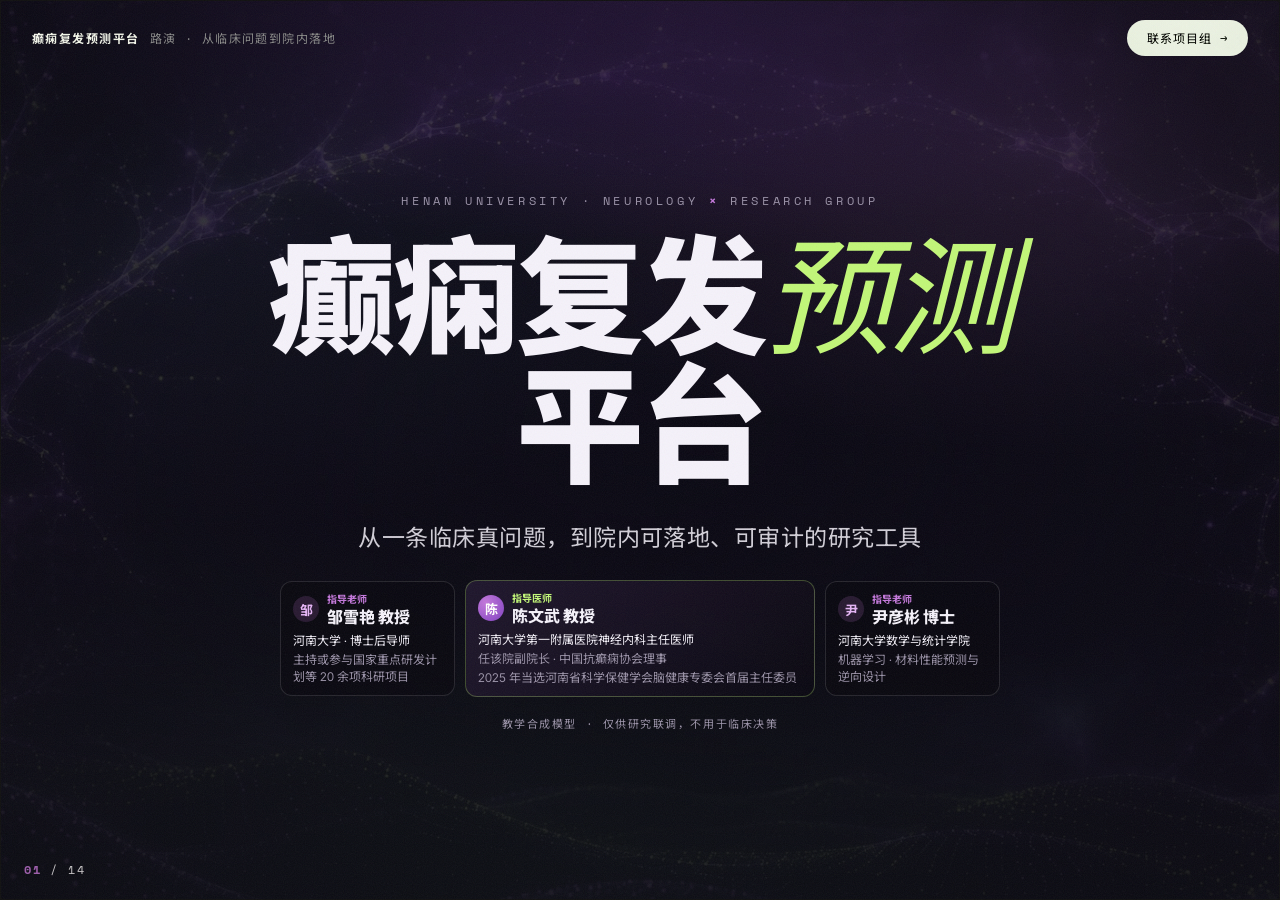
==== commit aacb84ac: "Correct advisor role wording in roadshow" ====
--- a/roadshow/index.html
+++ b/roadshow/index.html
@@ -377,7 +377,7 @@
         </div>
         <ul class="advisor-credentials">
           <li>河南大学第一附属医院神经内科主任医师</li>
-          <li>曾任该院副院长 · 中国抗癫痫协会理事</li>
+          <li>任该院副院长 · 中国抗癫痫协会理事</li>
           <li>2025 年当选河南省科学保健学会脑健康专委会首届主任委员</li>
         </ul>
       </article>
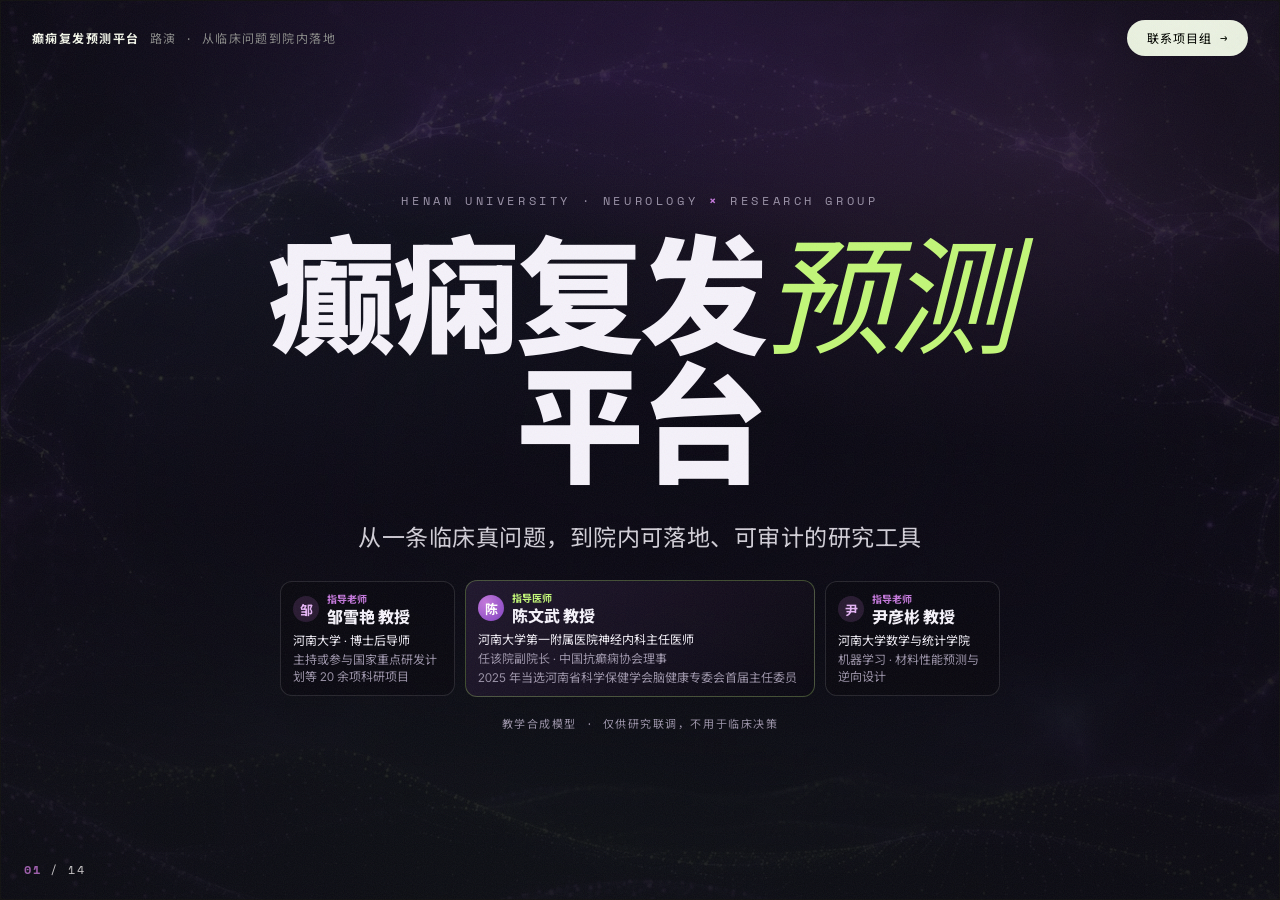
==== commit 327fe9c6: "Update advisor title in roadshow" ====
--- a/roadshow/index.html
+++ b/roadshow/index.html
@@ -399,7 +399,7 @@
           <span class="advisor-initial" aria-hidden="true">尹</span>
           <div>
             <span class="advisor-role">指导老师</span>
-            <h2 class="advisor-name">尹彦彬 博士</h2>
+            <h2 class="advisor-name">尹彦彬 教授</h2>
           </div>
         </div>
         <ul class="advisor-credentials">
